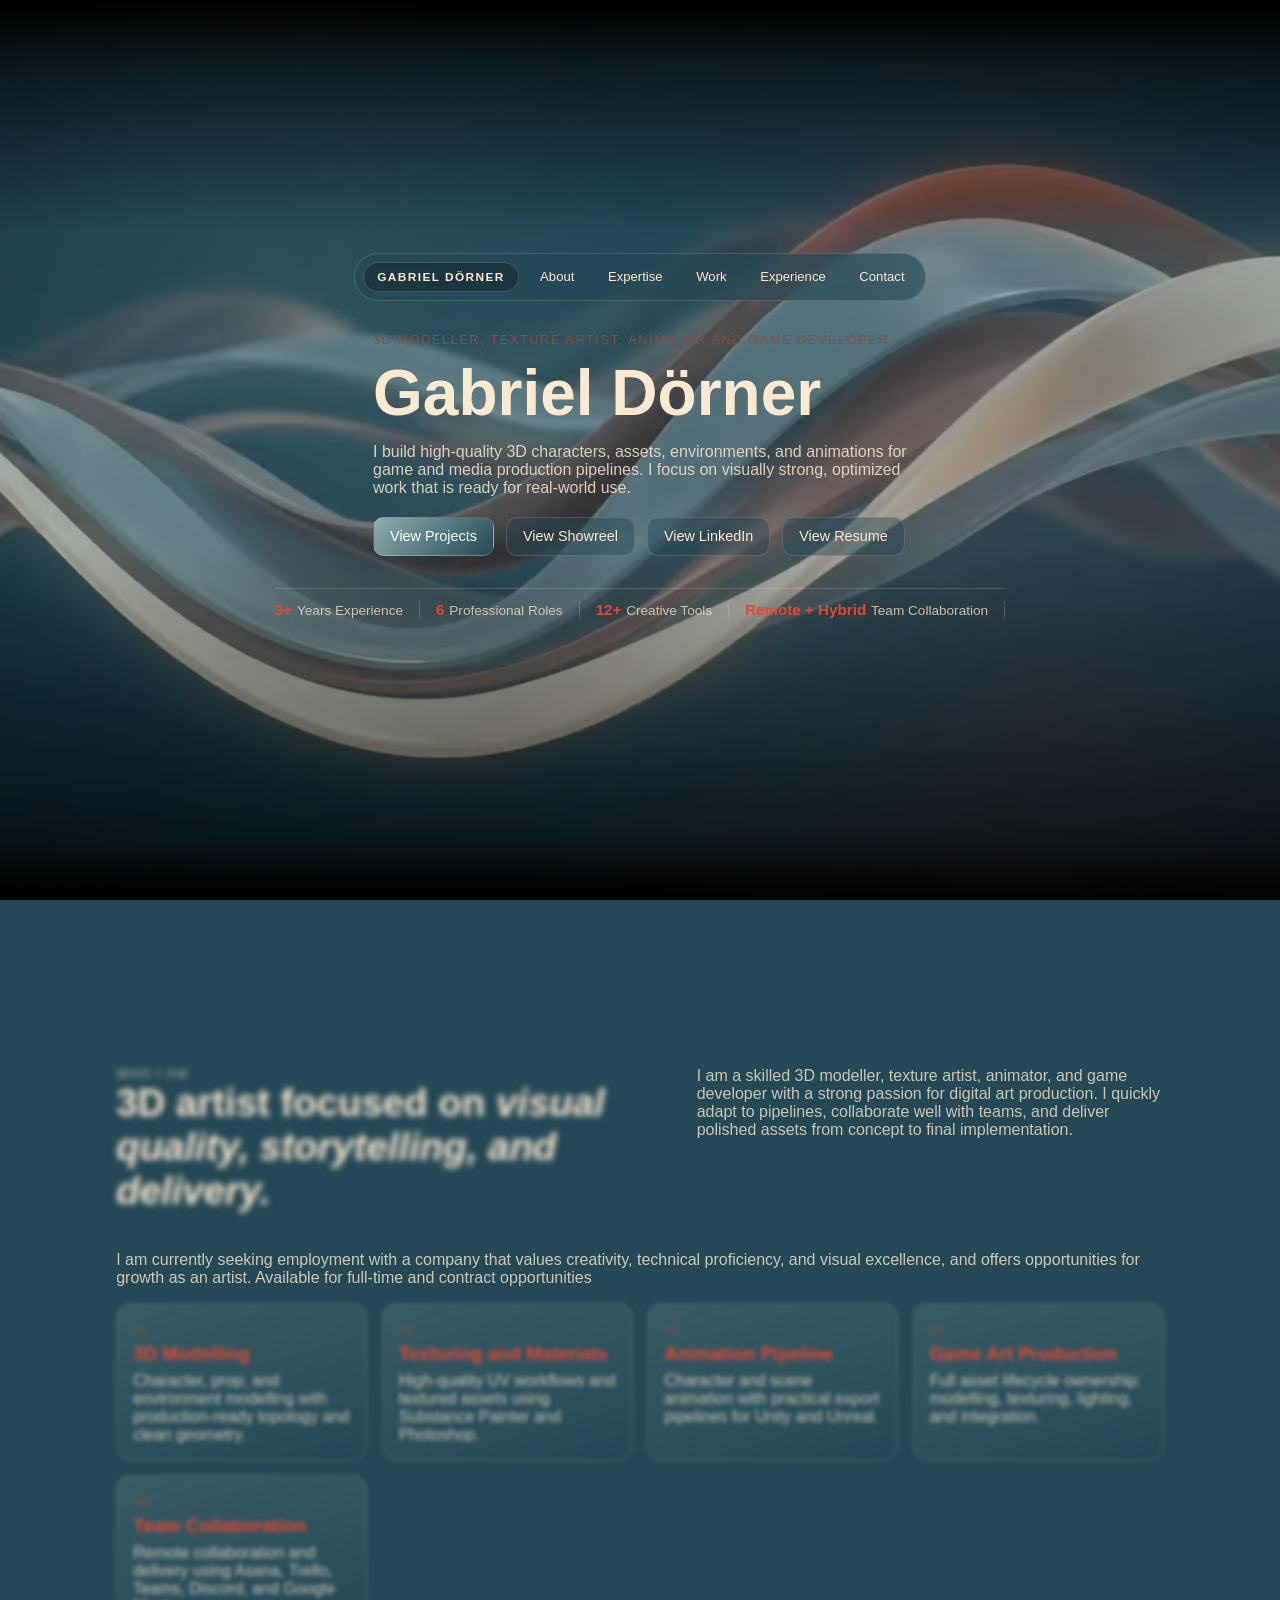
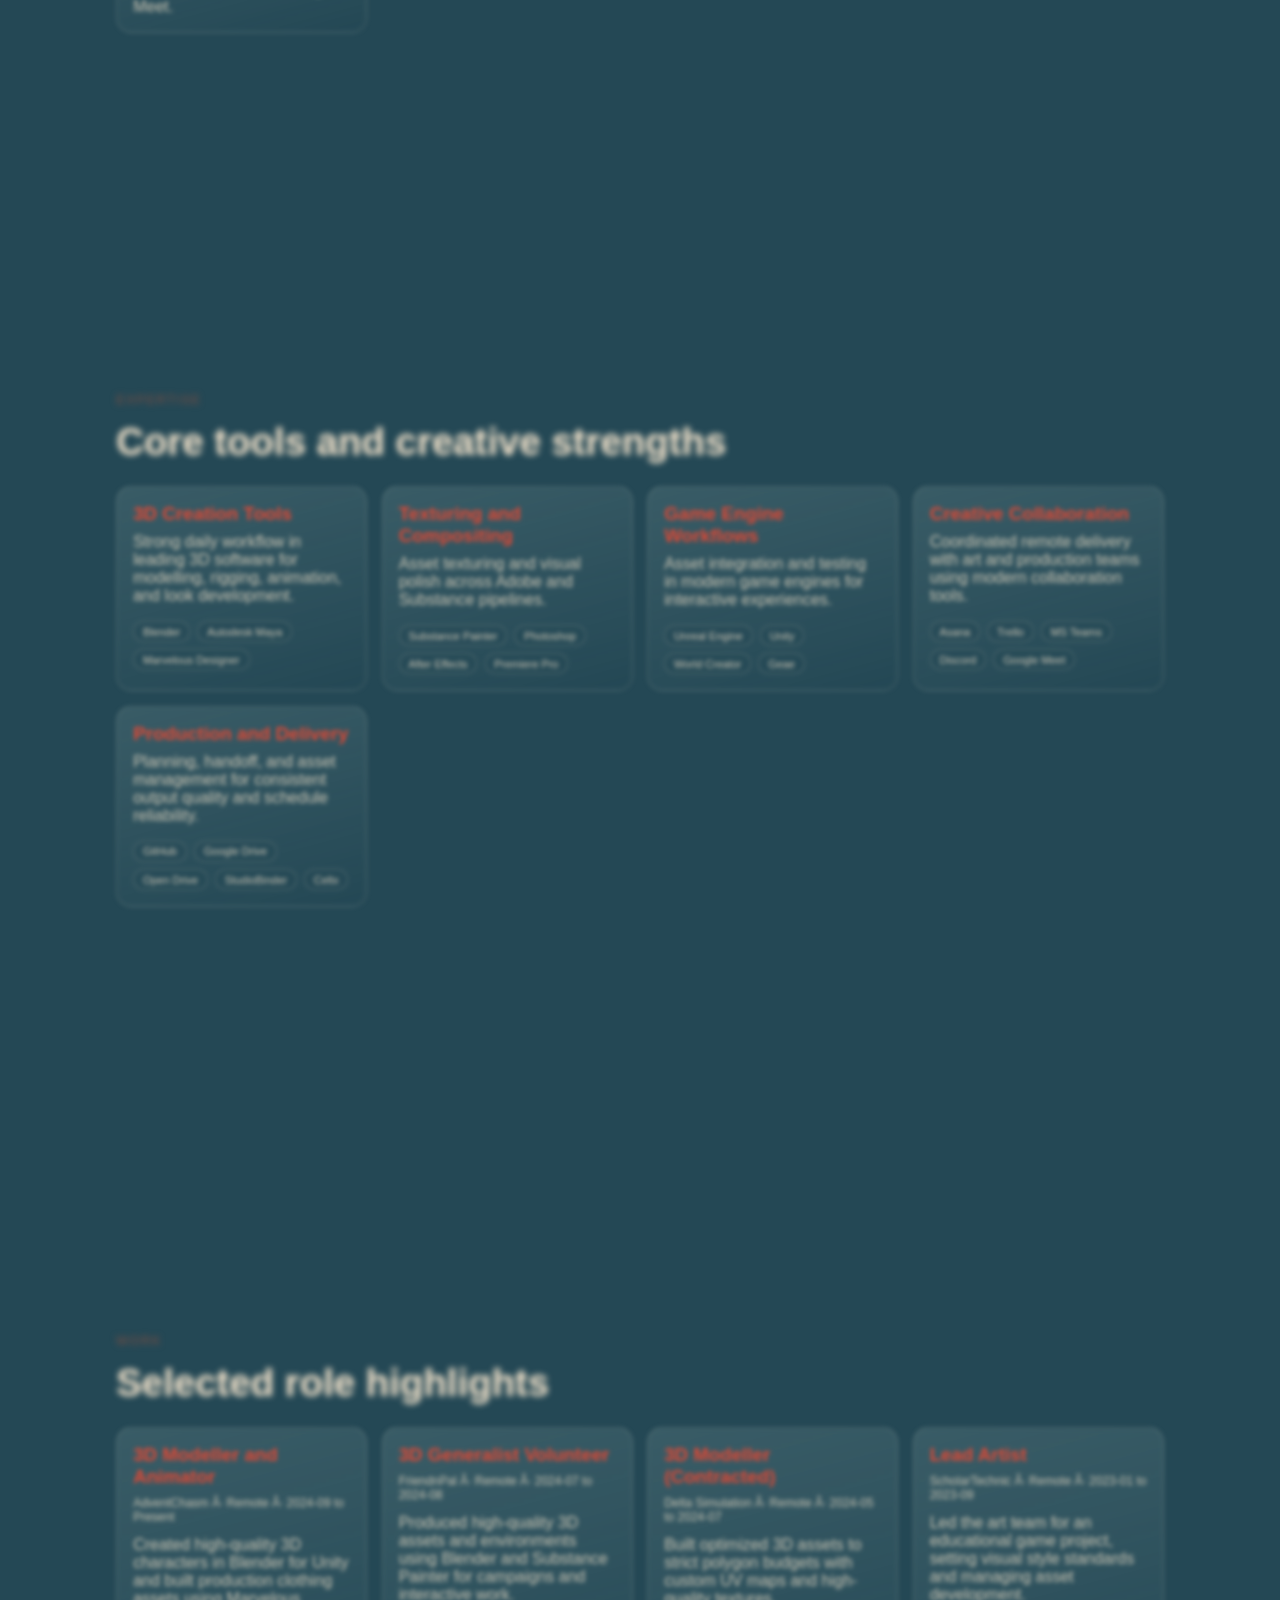
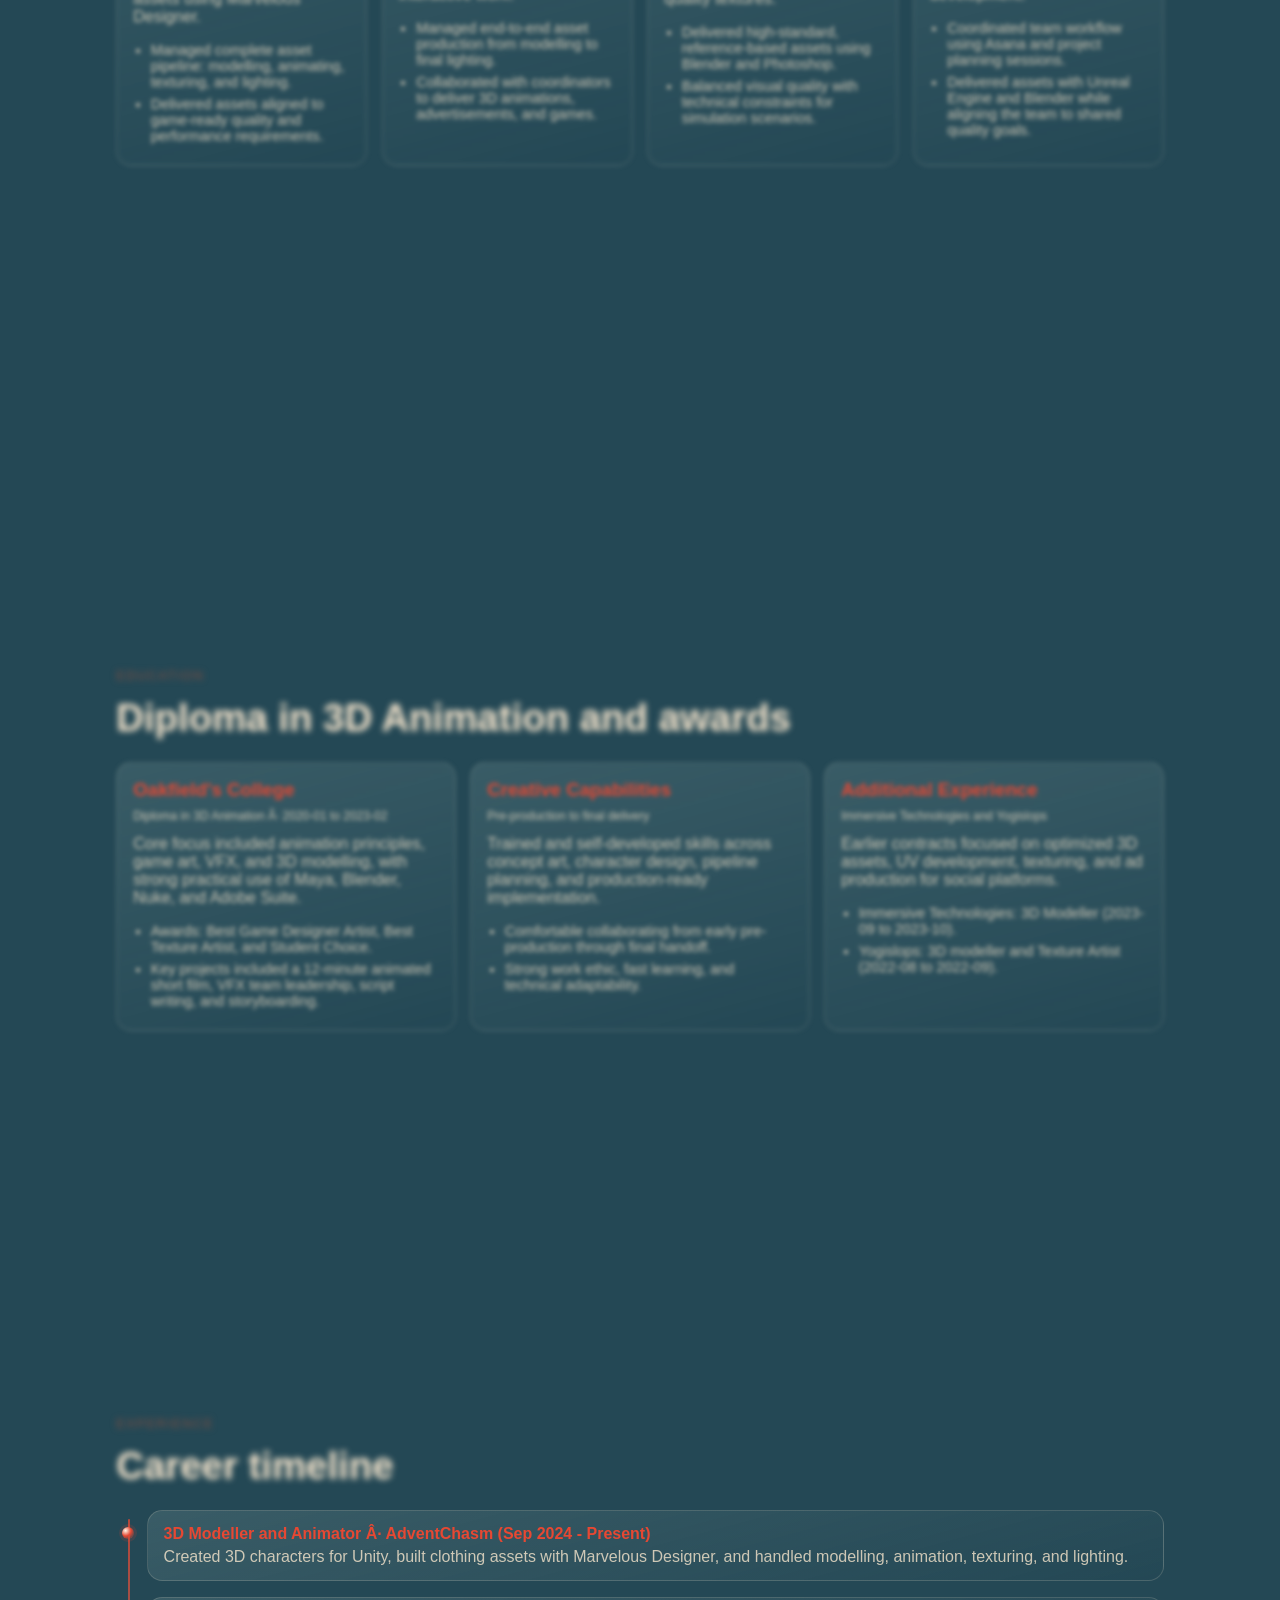
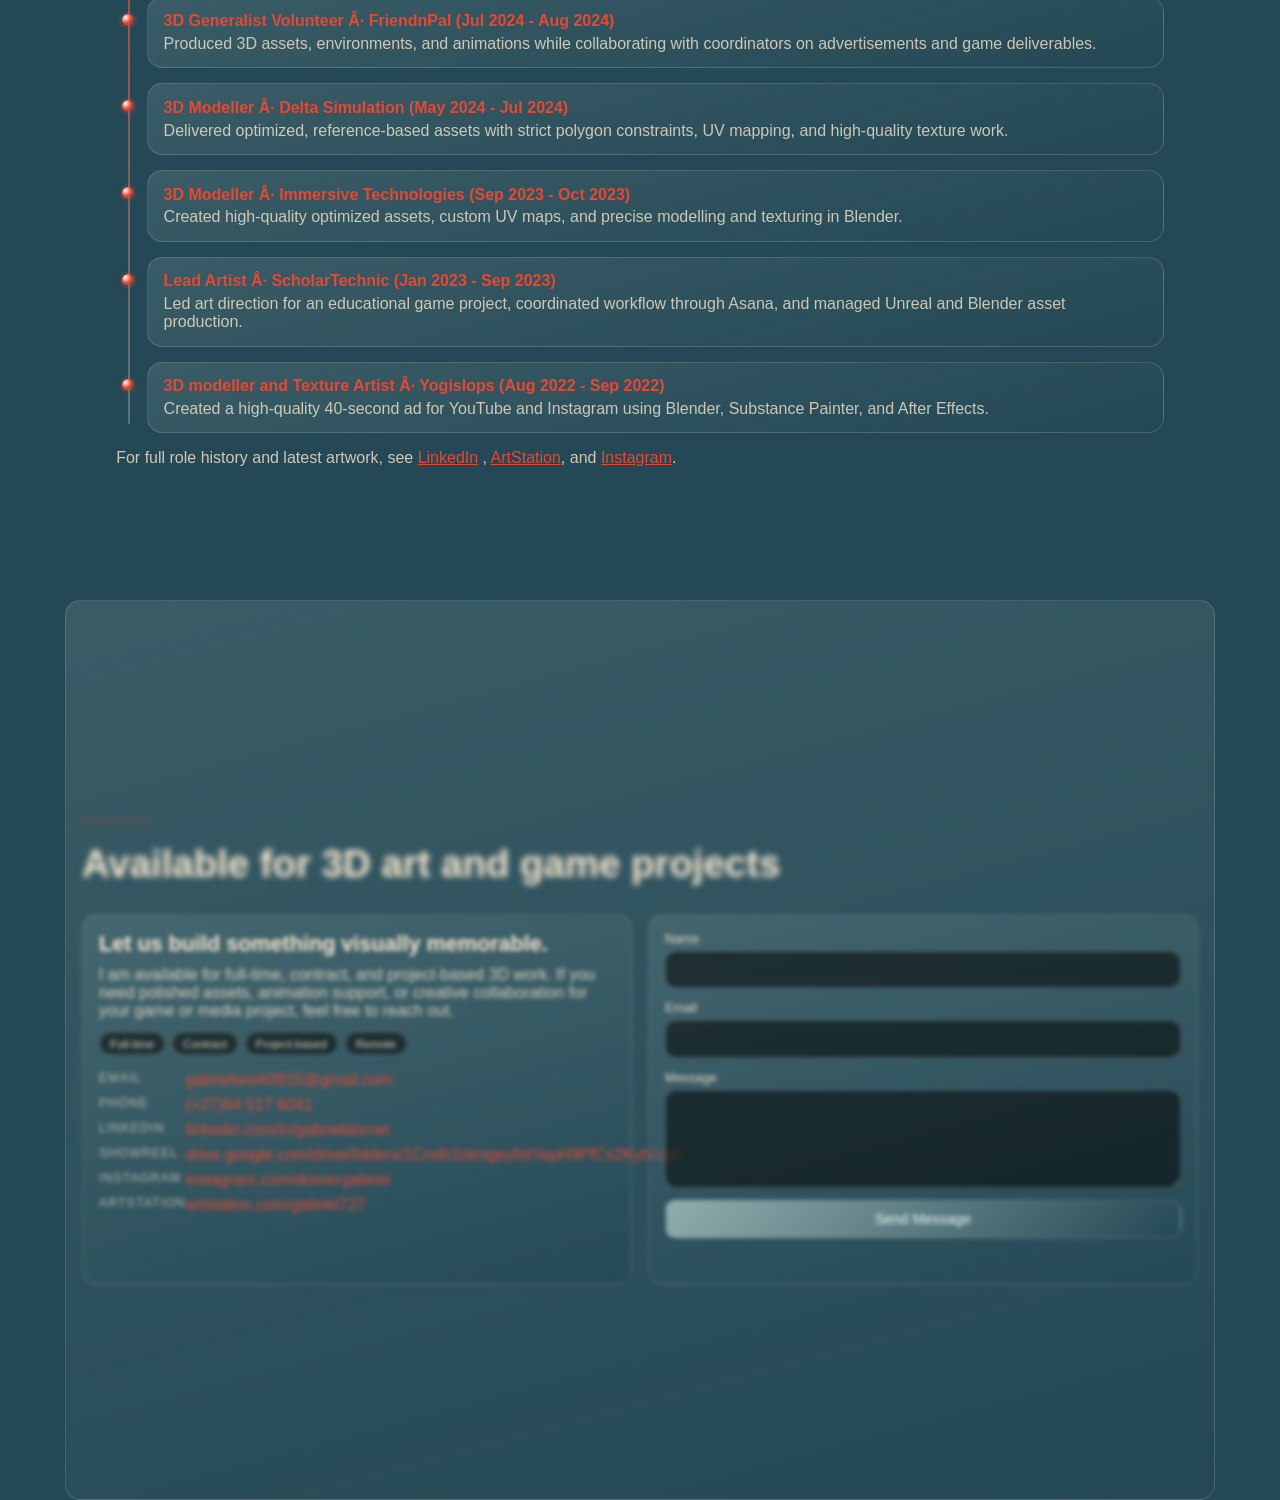
==== index.html @ db175c86 "feat: add initial portfolio website structure with interactive features - Implemented main JavaScrip" ====
﻿<!doctype html>
<html lang="en">
  <head>
    <meta charset="UTF-8" />
    <meta name="viewport" content="width=device-width, initial-scale=1.0" />
    <meta name="color-scheme" content="dark" />

    <title>Gabriel Dörner | 3D Modeller and Animator</title>
    <meta
      name="description"
      content="3D Modeller, Texture Artist, Animator and Game Developer. Portfolio of production-ready assets, environments, and animation work for games and digital media."
    />
    <meta name="author" content="Gabriel Dörner" />
    <meta name="robots" content="index, follow" />

    <link rel="canonical" href="/" />
    <link rel="icon" href="/favicon.ico" />
    <link rel="apple-touch-icon" href="/apple-touch-icon.png" />
    <link rel="manifest" href="/site.webmanifest" />
    <meta name="theme-color" content="#244855" />

    <meta property="og:type" content="website" />
    <meta property="og:url" content="/" />
    <meta
      property="og:title"
      content="Gabriel Dörner | 3D Modeller and Animator"
    />
    <meta
      property="og:description"
      content="3D Modeller, Texture Artist, Animator and Game Developer creating high-quality assets, characters, and environments."
    />
    <meta property="og:image" content="/assets/og-image.jpg" />
    <meta property="og:locale" content="en_ZA" />
    <meta property="og:site_name" content="Gabriel Dörner" />

    <meta name="twitter:card" content="summary_large_image" />
    <meta
      name="twitter:title"
      content="Gabriel Dörner | 3D Modeller and Animator"
    />
    <meta
      name="twitter:description"
      content="3D Modeller Â· Texture Artist Â· Animator Â· Game Developer."
    />
    <meta name="twitter:image" content="/assets/og-image.jpg" />

    <script type="application/ld+json">
      {
        "@context": "https://schema.org",
        "@type": "Person",
        "name": "Gabriel Dörner",
        "jobTitle": "3D Modeller, Texture Artist, Animator and Game Developer",
        "url": "/",
        "email": "gabrielwork0815@gmail.com",
        "telephone": "+27645176041",
        "address": {
          "@type": "PostalAddress",
          "streetAddress": "43 Edwin Conroy Street, Rooihuiskraal",
          "addressLocality": "Centurion",
          "addressRegion": "Gauteng",
          "postalCode": "0154",
          "addressCountry": "ZA"
        },
        "sameAs": [
          "https://linkedin.com/in/gabrieldorner",
          "https://www.instagram.com/dornergabriel/",
          "https://www.artstation.com/gabriel727",
          "https://drive.google.com/drive/folders/1Cndh3zknigeyfoIYepH9PfCs2Kyh0zjK"
        ]
      }
    </script>

    <script>
      if ("scrollRestoration" in history) {
        history.scrollRestoration = "manual";
      }
    </script>
    <link rel="stylesheet" href="./css/styles.css" />
  </head>
  <body>
    <a class="skip-link" href="#pageRoot">Skip to main content</a>
    <div id="bgCycle" class="bg-cycle" aria-hidden="true"></div>
    <div class="bg-shade" aria-hidden="true"></div>
    <div class="progress-wrap" aria-hidden="true">
      <div id="scrollProgress" class="progress-bar"></div>
    </div>

    <header class="hero" id="top">
      <nav class="pill-nav" aria-label="Main navigation">
        <span class="brand">GABRIEL DÖRNER</span>
        <a href="#section-about">About</a>
        <a href="#skills">Expertise</a>
        <a href="#projects">Work</a>
        <a href="#experience">Experience</a>
        <a href="#contact">Contact</a>
      </nav>

      <div class="hero-content">
        <p class="eyebrow">
          3D Modeller, Texture Artist, Animator and Game Developer
        </p>
        <h1>Gabriel Dörner</h1>
        <p class="subcopy">
          I build high-quality 3D characters, assets, environments, and
          animations for game and media production pipelines. I focus on
          visually strong, optimized work that is ready for real-world use.
        </p>
        <div class="hero-actions">
          <a class="btn btn-primary" href="#projects">View Projects</a>
          <a
            class="btn btn-ghost"
            href="https://drive.google.com/drive/folders/1Cndh3zknigeyfoIYepH9PfCs2Kyh0zjK"
            target="_blank"
            rel="noopener noreferrer"
            >View Showreel</a
          >
          <a
            class="btn btn-ghost"
            href="https://linkedin.com/in/gabrieldorner"
            target="_blank"
            rel="noopener noreferrer"
            >View LinkedIn</a
          >
          <a class="btn btn-ghost" href="./resume.html">View Resume</a>
        </div>
      </div>

      <div class="stats">
        <div><strong>3+</strong><span>Years Experience</span></div>
        <div><strong>6</strong><span>Professional Roles</span></div>
        <div><strong>12+</strong><span>Creative Tools</span></div>
        <div>
          <strong>Remote + Hybrid</strong><span>Team Collaboration</span>
        </div>
      </div>
    </header>

    <main id="pageRoot">
      <section
        id="section-about"
        class="section about"
        aria-labelledby="about-heading"
      >
        <div class="section-head split">
          <div>
            <p class="eyebrow">Who I Am</p>
            <h2 id="about-heading">
              3D artist focused on
              <em>visual quality, storytelling, and delivery.</em>
            </h2>
          </div>
          <p>
            I am a skilled 3D modeller, texture artist, animator, and game
            developer with a strong passion for digital art production. I
            quickly adapt to pipelines, collaborate well with teams, and deliver
            polished assets from concept to final implementation.
          </p>
        </div>

        <p class="profile-link">
          I am currently seeking employment with a company that values
          creativity, technical proficiency, and visual excellence, and offers
          opportunities for growth as an artist.
          <span>Available for full-time and contract opportunities</span>
        </p>

        <div class="values-grid">
          <article class="value-card">
            <span>01</span>
            <h3>3D Modelling</h3>
            <p>
              Character, prop, and environment modelling with production-ready
              topology and clean geometry.
            </p>
          </article>
          <article class="value-card">
            <span>02</span>
            <h3>Texturing and Materials</h3>
            <p>
              High-quality UV workflows and textured assets using Substance
              Painter and Photoshop.
            </p>
          </article>
          <article class="value-card">
            <span>03</span>
            <h3>Animation Pipeline</h3>
            <p>
              Character and scene animation with practical export pipelines for
              Unity and Unreal.
            </p>
          </article>
          <article class="value-card">
            <span>04</span>
            <h3>Game Art Production</h3>
            <p>
              Full asset lifecycle ownership: modelling, texturing, lighting,
              and integration.
            </p>
          </article>
          <article class="value-card">
            <span>05</span>
            <h3>Team Collaboration</h3>
            <p>
              Remote collaboration and delivery using Asana, Trello, Teams,
              Discord, and Google Meet.
            </p>
          </article>
        </div>
      </section>

      <section id="skills" class="section" aria-labelledby="skills-heading">
        <div class="section-head">
          <p class="eyebrow">Expertise</p>
          <h2 id="skills-heading">Core tools and creative strengths</h2>
        </div>
        <div class="bento">
          <article>
            <h3>3D Creation Tools</h3>
            <p>
              Strong daily workflow in leading 3D software for modelling,
              rigging, animation, and look development.
            </p>
            <div class="tag-row">
              <span>Blender</span><span>Autodesk Maya</span
              ><span>Marvelous Designer</span>
            </div>
          </article>
          <article>
            <h3>Texturing and Compositing</h3>
            <p>
              Asset texturing and visual polish across Adobe and Substance
              pipelines.
            </p>
            <div class="tag-row">
              <span>Substance Painter</span><span>Photoshop</span
              ><span>After Effects</span><span>Premiere Pro</span>
            </div>
          </article>
          <article>
            <h3>Game Engine Workflows</h3>
            <p>
              Asset integration and testing in modern game engines for
              interactive experiences.
            </p>
            <div class="tag-row">
              <span>Unreal Engine</span><span>Unity</span
              ><span>World Creator</span><span>Geae</span>
            </div>
          </article>
          <article>
            <h3>Creative Collaboration</h3>
            <p>
              Coordinated remote delivery with art and production teams using
              modern collaboration tools.
            </p>
            <div class="tag-row">
              <span>Asana</span><span>Trello</span><span>MS Teams</span
              ><span>Discord</span><span>Google Meet</span>
            </div>
          </article>
          <article>
            <h3>Production and Delivery</h3>
            <p>
              Planning, handoff, and asset management for consistent output
              quality and schedule reliability.
            </p>
            <div class="tag-row">
              <span>GitHub</span><span>Google Drive</span><span>Open Drive</span
              ><span>StudioBinder</span><span>Celtx</span>
            </div>
          </article>
        </div>
      </section>

      <section id="projects" class="section" aria-labelledby="projects-heading">
        <div class="section-head">
          <p class="eyebrow">Work</p>
          <h2 id="projects-heading">Selected role highlights</h2>
        </div>
        <div class="cards">
          <article class="project-card">
            <h3>3D Modeller and Animator</h3>
            <p class="card-sub">AdventChasm Â· Remote Â· 2024-09 to Present</p>
            <p>
              Created high-quality 3D characters in Blender for Unity and built
              production clothing assets using Marvelous Designer.
            </p>
            <ul class="impact-list">
              <li>
                Managed complete asset pipeline: modelling, animating,
                texturing, and lighting.
              </li>
              <li>
                Delivered assets aligned to game-ready quality and performance
                requirements.
              </li>
            </ul>
          </article>

          <article class="project-card">
            <h3>3D Generalist Volunteer</h3>
            <p class="card-sub">FriendnPal Â· Remote Â· 2024-07 to 2024-08</p>
            <p>
              Produced high-quality 3D assets and environments using Blender and
              Substance Painter for campaigns and interactive work.
            </p>
            <ul class="impact-list">
              <li>
                Managed end-to-end asset production from modelling to final
                lighting.
              </li>
              <li>
                Collaborated with coordinators to deliver 3D animations,
                advertisements, and games.
              </li>
            </ul>
          </article>

          <article class="project-card">
            <h3>3D Modeller (Contracted)</h3>
            <p class="card-sub">
              Delta Simulation Â· Remote Â· 2024-05 to 2024-07
            </p>
            <p>
              Built optimized 3D assets to strict polygon budgets with custom UV
              maps and high-quality textures.
            </p>
            <ul class="impact-list">
              <li>
                Delivered high-standard, reference-based assets using Blender
                and Photoshop.
              </li>
              <li>
                Balanced visual quality with technical constraints for
                simulation scenarios.
              </li>
            </ul>
          </article>

          <article class="project-card">
            <h3>Lead Artist</h3>
            <p class="card-sub">
              ScholarTechnic Â· Remote Â· 2023-01 to 2023-09
            </p>
            <p>
              Led the art team for an educational game project, setting visual
              style standards and managing asset development.
            </p>
            <ul class="impact-list">
              <li>
                Coordinated team workflow using Asana and project planning
                sessions.
              </li>
              <li>
                Delivered assets with Unreal Engine and Blender while aligning
                the team to shared quality goals.
              </li>
            </ul>
          </article>
        </div>
      </section>

      <section id="hobbies" class="section" aria-labelledby="hobbies-heading">
        <div class="section-head">
          <p class="eyebrow">Education</p>
          <h2 id="hobbies-heading">Diploma in 3D Animation and awards</h2>
        </div>
        <div class="cards">
          <article class="project-card">
            <h3>Oakfield's College</h3>
            <p class="card-sub">
              Diploma in 3D Animation Â· 2020-01 to 2023-02
            </p>
            <p>
              Core focus included animation principles, game art, VFX, and 3D
              modelling, with strong practical use of Maya, Blender, Nuke, and
              Adobe Suite.
            </p>
            <ul class="impact-list">
              <li>
                Awards: Best Game Designer Artist, Best Texture Artist, and
                Student Choice.
              </li>
              <li>
                Key projects included a 12-minute animated short film, VFX team
                leadership, script writing, and storyboarding.
              </li>
            </ul>
          </article>

          <article class="project-card">
            <h3>Creative Capabilities</h3>
            <p class="card-sub">Pre-production to final delivery</p>
            <p>
              Trained and self-developed skills across concept art, character
              design, pipeline planning, and production-ready implementation.
            </p>
            <ul class="impact-list">
              <li>
                Comfortable collaborating from early pre-production through
                final handoff.
              </li>
              <li>
                Strong work ethic, fast learning, and technical adaptability.
              </li>
            </ul>
          </article>

          <article class="project-card">
            <h3>Additional Experience</h3>
            <p class="card-sub">Immersive Technologies and Yogislops</p>
            <p>
              Earlier contracts focused on optimized 3D assets, UV development,
              texturing, and ad production for social platforms.
            </p>
            <ul class="impact-list">
              <li>Immersive Technologies: 3D Modeller (2023-09 to 2023-10).</li>
              <li>
                Yogislops: 3D modeller and Texture Artist (2022-08 to 2022-09).
              </li>
            </ul>
          </article>
        </div>
      </section>

      <section
        id="experience"
        class="section"
        aria-labelledby="experience-heading"
      >
        <div class="section-head">
          <p class="eyebrow">Experience</p>
          <h2 id="experience-heading">Career timeline</h2>
        </div>
        <ol class="timeline">
          <li>
            <strong
              >3D Modeller and Animator Â· AdventChasm (Sep 2024 -
              Present)</strong
            ><span
              >Created 3D characters for Unity, built clothing assets with
              Marvelous Designer, and handled modelling, animation, texturing,
              and lighting.</span
            >
          </li>
          <li>
            <strong
              >3D Generalist Volunteer Â· FriendnPal (Jul 2024 - Aug
              2024)</strong
            ><span
              >Produced 3D assets, environments, and animations while
              collaborating with coordinators on advertisements and game
              deliverables.</span
            >
          </li>
          <li>
            <strong
              >3D Modeller Â· Delta Simulation (May 2024 - Jul 2024)</strong
            ><span
              >Delivered optimized, reference-based assets with strict polygon
              constraints, UV mapping, and high-quality texture work.</span
            >
          </li>
          <li>
            <strong
              >3D Modeller Â· Immersive Technologies (Sep 2023 - Oct
              2023)</strong
            ><span
              >Created high-quality optimized assets, custom UV maps, and
              precise modelling and texturing in Blender.</span
            >
          </li>
          <li>
            <strong>Lead Artist Â· ScholarTechnic (Jan 2023 - Sep 2023)</strong
            ><span
              >Led art direction for an educational game project, coordinated
              workflow through Asana, and managed Unreal and Blender asset
              production.</span
            >
          </li>
          <li>
            <strong
              >3D modeller and Texture Artist Â· Yogislops (Aug 2022 - Sep
              2022)</strong
            ><span
              >Created a high-quality 40-second ad for YouTube and Instagram
              using Blender, Substance Painter, and After Effects.</span
            >
          </li>
        </ol>

        <p class="profile-link">
          For full role history and latest artwork, see
          <a
            href="https://linkedin.com/in/gabrieldorner"
            target="_blank"
            rel="noopener noreferrer"
            >LinkedIn</a
          >
          ,
          <a
            href="https://www.artstation.com/gabriel727"
            target="_blank"
            rel="noopener noreferrer"
            >ArtStation</a
          >, and
          <a
            href="https://www.instagram.com/dornergabriel/"
            target="_blank"
            rel="noopener noreferrer"
            >Instagram</a
          >.
        </p>
      </section>

      <section
        id="contact"
        class="section contact"
        aria-labelledby="contact-heading"
      >
        <div class="section-head">
          <p class="eyebrow">Contact</p>
          <h2 id="contact-heading">Available for 3D art and game projects</h2>
        </div>
        <div class="contact-layout">
          <aside class="contact-overview">
            <h3>Let us build something visually memorable.</h3>
            <p class="contact-intro">
              I am available for full-time, contract, and project-based 3D work.
              If you need polished assets, animation support, or creative
              collaboration for your game or media project, feel free to reach
              out.
            </p>

            <div class="availability-chips" aria-label="Availability options">
              <span>Full-time</span>
              <span>Contract</span>
              <span>Project-based</span>
              <span>Remote</span>
            </div>

            <ul class="contact-methods">
              <li>
                <span>Email</span
                ><a href="mailto:gabrielwork0815@gmail.com"
                  >gabrielwork0815@gmail.com</a
                >
              </li>
              <li>
                <span>Phone</span
                ><a href="tel:+27645176041">(+27)64 517 6041</a>
              </li>
              <li>
                <span>LinkedIn</span
                ><a
                  href="https://linkedin.com/in/gabrieldorner"
                  target="_blank"
                  rel="noopener noreferrer"
                  >linkedin.com/in/gabrieldorner</a
                >
              </li>
              <li>
                <span>Showreel</span
                ><a
                  href="https://drive.google.com/drive/folders/1Cndh3zknigeyfoIYepH9PfCs2Kyh0zjK"
                  target="_blank"
                  rel="noopener noreferrer"
                  >drive.google.com/drive/folders/1Cndh3zknigeyfoIYepH9PfCs2Kyh0zjK</a
                >
              </li>
              <li>
                <span>Instagram</span
                ><a
                  href="https://www.instagram.com/dornergabriel/"
                  target="_blank"
                  rel="noopener noreferrer"
                  >instagram.com/dornergabriel</a
                >
              </li>
              <li>
                <span>ArtStation</span
                ><a
                  href="https://www.artstation.com/gabriel727"
                  target="_blank"
                  rel="noopener noreferrer"
                  >artstation.com/gabriel727</a
                >
              </li>
            </ul>
          </aside>

          <form id="contactForm" class="contact-form" novalidate>
            <label>
              Name
              <input
                id="contactName"
                name="name"
                type="text"
                required
                maxlength="80"
              />
            </label>

            <label>
              Email
              <input
                id="contactEmail"
                name="email"
                type="email"
                required
                maxlength="120"
              />
            </label>

            <label>
              Message
              <textarea
                id="contactMessage"
                name="message"
                rows="5"
                required
                maxlength="2000"
              ></textarea>
            </label>

            <label class="hp-field" aria-hidden="true">
              Company Website
              <input
                id="contactWebsite"
                name="website"
                type="text"
                tabindex="-1"
                autocomplete="off"
              />
            </label>

            <button class="btn btn-primary" type="submit">Send Message</button>
            <p
              id="contactStatus"
              class="contact-status"
              role="status"
              aria-live="polite"
            ></p>
          </form>
        </div>
      </section>
    </main>

    <script src="./js/script.js" defer></script>
  </body>
</html>
---- css/styles.css ----
﻿:root {
  --base: #244855;
  --white: #FBE9D0;
  --teal: #90AEAD;
  --sand: #874F41;
  --glow: #E64833;
  --mist: #FBE9D0;
  --panel: rgba(36, 72, 85, 0.62);
  --border: rgba(251, 233, 208, 0.16);
}

* {
  box-sizing: border-box;
}

.skip-link {
  position: absolute;
  top: -100%;
  left: 1rem;
  z-index: 9999;
  padding: 0.5rem 1rem;
  background: var(--teal);
  color: var(--white);
  border-radius: 0 0 0.5rem 0.5rem;
  font-size: 0.9rem;
  text-decoration: none;
  transition: top 0.15s ease;
}

.skip-link:focus {
  top: 0;
}

:focus-visible {
  outline: 2px solid var(--glow);
  outline-offset: 3px;
  border-radius: 3px;
}

html,
body {
  margin: 0;
  padding: 0;
  color: var(--mist);
  background: var(--base);
  font-family: "Segoe UI", Tahoma, Geneva, Verdana, sans-serif;
}

html {
  scroll-behavior: auto;
}

body {
  min-height: 100vh;
  position: relative;
}

.bg-cycle {
  position: fixed;
  inset: 0;
  width: 100%;
  height: 100%;
  z-index: 0;
  background-size: cover;
  background-position: center center;
  background-repeat: no-repeat;
  transition: opacity 220ms cubic-bezier(0.42, 0, 0.58, 1);
}

.bg-video {
  position: fixed;
  inset: 0;
  width: 100%;
  height: 100%;
  z-index: 0;
  object-fit: cover;
  pointer-events: none;
}

.bg-shade {
  position: fixed;
  inset: 0;
  z-index: 1;
  pointer-events: none;
  background:
    linear-gradient(
      180deg,
      rgba(0, 0, 0, 0.8) 0%,
      rgba(36, 72, 85, 0.45) 26%,
      rgba(36, 72, 85, 0.4) 60%,
      rgba(0, 0, 0, 0.72) 100%
    ),
    radial-gradient(
      circle at 82% 78%,
      rgba(230, 72, 51, 0.15),
      transparent 38%
    ),
    radial-gradient(
      circle at 20% 35%,
      rgba(144, 174, 173, 0.22),
      transparent 34%
    );
}

.progress-wrap {
  position: fixed;
  left: 0;
  top: 0;
  width: 100%;
  height: 3px;
  background: rgba(0, 0, 0, 0.3);
  z-index: 200;
}

.progress-bar {
  width: 0;
  height: 100%;
  background: linear-gradient(90deg, var(--teal), var(--glow));
}

main,
header {
  position: relative;
  z-index: 2;
}

.hero {
  min-height: 96vh;
  display: flex;
  flex-direction: column;
  justify-content: center;
  gap: 2rem;
  padding: 1.25rem clamp(1rem, 4vw, 4rem) 3rem;
}

.pill-nav {
  position: sticky;
  top: 1rem;
  align-self: center;
  display: flex;
  flex-wrap: wrap;
  gap: 0.5rem;
  padding: 0.5rem;
  border-radius: 999px;
  border: 1px solid var(--border);
  background: var(--panel);
  -webkit-backdrop-filter: blur(6px);
  backdrop-filter: blur(6px);
  max-width: min(100%, 980px);
}

.pill-nav a {
  color: var(--mist);
  text-decoration: none;
  font-size: 0.82rem;
  padding: 0.45rem 0.8rem;
  border-radius: 999px;
}

.brand {
  color: var(--white);
  font-size: 0.74rem;
  font-weight: 700;
  letter-spacing: 0.12em;
  padding: 0.45rem 0.85rem;
  border-radius: 999px;
  border: 1px solid rgba(251, 233, 208, 0.2);
  background: rgba(0, 0, 0, 0.25);
}

.pill-nav a:hover {
  background: rgba(230, 72, 51, 0.14);
  color: #fff;
}

.hero-content {
  max-width: 780px;
  margin: 0 auto;
}

.eyebrow {
  text-transform: uppercase;
  letter-spacing: 0.14em;
  color: var(--sand);
  font-size: 0.78rem;
  margin: 0 0 0.8rem;
}

h1,
h2,
h3 {
  margin: 0;
}

h1 {
  font-size: clamp(2rem, 5vw, 4rem);
  line-height: 1.05;
  color: var(--white);
}

.subcopy {
  margin-top: 1rem;
  max-width: 60ch;
  color: rgba(251, 233, 208, 0.84);
}

.hero-actions {
  display: flex;
  gap: 0.75rem;
  margin-top: 1.25rem;
  flex-wrap: wrap;
}

.btn {
  text-decoration: none;
  padding: 0.65rem 1rem;
  border-radius: 0.7rem;
  border: 1px solid var(--border);
  font-size: 0.9rem;
}

.btn-primary {
  background: linear-gradient(135deg, var(--teal), #244855);
  color: #f3fffc;
}

.btn-ghost {
  color: var(--mist);
  background: rgba(36, 72, 85, 0.45);
}

.stats {
  display: flex;
  flex-wrap: wrap;
  gap: 1rem;
  max-width: 780px;
  margin: 0 auto;
  padding-top: 0.8rem;
  border-top: 1px solid rgba(251, 233, 208, 0.18);
}

.stats div {
  padding-right: 1rem;
  border-right: 1px solid rgba(251, 233, 208, 0.2);
}

.stats strong {
  display: inline;
  font-size: 0.95rem;
  color: var(--glow);
  font-weight: 700;
}

.stats span {
  margin-left: 0.3rem;
  font-size: 0.85rem;
  color: rgba(251, 233, 208, 0.76);
}

.section {
  padding: clamp(2.5rem, 7vw, 5rem) clamp(1rem, 4vw, 4rem);
  max-width: 1150px;
  margin: 0 auto;
}

body.snap-enabled {
  scroll-snap-type: y mandatory;
}

body.snap-enabled .hero,
body.snap-enabled main > .section {
  min-height: 100vh;
  scroll-snap-align: start;
  scroll-snap-stop: always;
  display: flex;
  flex-direction: column;
  justify-content: center;
}

body.js-enhanced .hero-content,
body.js-enhanced .hero .stats {
  opacity: 0;
  transform: translateY(40px);
  transition:
    opacity 0.55s ease,
    transform 0.65s cubic-bezier(0.2, 0.8, 0.2, 1);
}

body.js-enhanced .hero.in-view .hero-content,
body.js-enhanced .hero.in-view .stats {
  opacity: 1;
  transform: translateY(0);
}

body.js-enhanced .section .section-head .eyebrow,
body.js-enhanced .section .section-head h2 {
  opacity: 0;
  transform: translateY(26px);
  filter: blur(3px);
  transition:
    opacity 0.5s ease,
    transform 0.65s cubic-bezier(0.2, 0.8, 0.2, 1),
    filter 0.6s ease;
}

body.js-enhanced .section.in-view .section-head .eyebrow,
body.js-enhanced .section.in-view .section-head h2 {
  opacity: 1;
  transform: translateY(0);
  filter: blur(0);
}

body.js-enhanced .section.in-view .section-head h2 {
  transition-delay: 110ms;
}

.section-head {
  margin-bottom: 1.4rem;
}

.section-head h2 {
  font-size: clamp(1.5rem, 3.2vw, 2.4rem);
}

.split {
  display: grid;
  grid-template-columns: 1.2fr 1fr;
  gap: 1.25rem;
}

.split p {
  margin: 0;
  color: rgba(251, 233, 208, 0.78);
}

.values-grid {
  display: grid;
  grid-template-columns: repeat(auto-fit, minmax(200px, 1fr));
  gap: 0.9rem;
}

.value-card,
.project-card,
.bento article,
.timeline li,
.contact {
  border: 1px solid var(--border);
  background: linear-gradient(
    165deg,
    rgba(144, 174, 173, 0.2),
    rgba(36, 72, 85, 0.58)
  );
  border-radius: 0.95rem;
}

.value-card {
  padding: 1rem;
  transition: transform 0.2s ease;
}

.value-card:hover {
  transform: translateY(-3px);
}

.value-card span {
  display: inline-block;
  font-size: 0.74rem;
  color: var(--sand);
  margin-bottom: 0.35rem;
}

.value-card h3 {
  margin-bottom: 0.45rem;
}

.values-grid .value-card h3,
.bento article h3,
#projects .project-card h3,
#hobbies .project-card h3 {
  color: var(--glow);
}

.value-card p {
  margin: 0;
  color: rgba(251, 233, 208, 0.78);
}

.bento {
  display: grid;
  grid-template-columns: repeat(auto-fit, minmax(220px, 1fr));
  gap: 0.9rem;
}

.bento article,
.project-card {
  padding: 1rem;
}

body.js-enhanced .values-grid .value-card,
body.js-enhanced .bento article,
body.js-enhanced .cards .project-card {
  opacity: 0;
  transform: translateY(28px);
  filter: blur(2px);
  transition:
    opacity 0.5s ease,
    transform 0.62s cubic-bezier(0.2, 0.8, 0.2, 1),
    filter 0.55s ease;
  transition-delay: var(--card-delay, 0ms);
}

body.js-enhanced .values-grid .value-card.card-visible,
body.js-enhanced .bento article.card-visible,
body.js-enhanced .cards .project-card.card-visible {
  opacity: 1;
  transform: translateY(0);
  filter: blur(0);
}

.bento p,
.project-card p {
  margin-top: 0.5rem;
  color: rgba(251, 233, 208, 0.78);
}

.tag-row {
  display: flex;
  gap: 0.45rem;
  flex-wrap: wrap;
  margin-top: 0.85rem;
}

.tag-row span {
  border: 1px solid rgba(251, 233, 208, 0.2);
  border-radius: 999px;
  padding: 0.22rem 0.55rem;
  font-size: 0.68rem;
  color: rgba(251, 233, 208, 0.8);
  background: rgba(36, 72, 85, 0.45);
}

.cards {
  display: grid;
  grid-template-columns: repeat(auto-fit, minmax(220px, 1fr));
  gap: 0.9rem;
}

.card-sub {
  margin-top: 0.45rem;
  font-size: 0.75rem;
  color: var(--sand);
}

.impact-list {
  margin: 0.7rem 0 0;
  padding-left: 1.1rem;
  color: rgba(251, 233, 208, 0.8);
  font-size: 0.9rem;
}

.impact-list li {
  margin-bottom: 0.35rem;
}

.timeline {
  list-style: none;
  margin: 0;
  padding: 0 0 0 1.9rem;
  display: grid;
  gap: 0.95rem;
  position: relative;
}

.timeline::before {
  content: "";
  position: absolute;
  left: 0.72rem;
  top: 0.6rem;
  bottom: 0.6rem;
  width: 2px;
  background: linear-gradient(
    180deg,
    rgba(230, 72, 51, 0.75),
    rgba(144, 174, 173, 0.45)
  );
  border-radius: 999px;
}

.timeline li {
  display: grid;
  gap: 0.3rem;
  padding: 0.9rem 1rem;
  position: relative;
}

.timeline li::before {
  content: "";
  position: absolute;
  width: 0.75rem;
  height: 0.75rem;
  border-radius: 50%;
  left: -1.62rem;
  top: 1rem;
  background: radial-gradient(
    circle at 30% 30%,
    #fff7e8,
    var(--glow) 45%,
    rgba(230, 72, 51, 0.45) 70%
  );
  box-shadow: 0 0 0 3px rgba(230, 72, 51, 0.14);
}

.timeline strong {
  color: var(--glow);
}

.timeline span {
  color: rgba(251, 233, 208, 0.78);
}

body.js-enhanced .timeline li {
  opacity: 0;
  transform: translateX(36px);
  transition:
    opacity 0.5s ease,
    transform 0.6s cubic-bezier(0.2, 0.8, 0.2, 1);
  transition-delay: var(--timeline-delay, 0ms);
}

body.js-enhanced .timeline li.timeline-visible {
  opacity: 1;
  transform: translateX(0);
}

.contact {
  padding: 1rem;
}

.contact-layout {
  display: grid;
  grid-template-columns: minmax(280px, 1fr) minmax(340px, 1fr);
  gap: 1rem;
  margin-top: 0.35rem;
}

.contact-overview,
.contact-form {
  border: 1px solid var(--border);
  border-radius: 0.95rem;
  background: linear-gradient(
    165deg,
    rgba(144, 174, 173, 0.2),
    rgba(36, 72, 85, 0.58)
  );
  padding: 1rem;
}

body.js-enhanced .contact .contact-overview,
body.js-enhanced .contact .contact-form {
  opacity: 0;
  transform: translateY(30px);
  filter: blur(2px);
  transition:
    opacity 0.52s ease,
    transform 0.62s cubic-bezier(0.2, 0.8, 0.2, 1),
    filter 0.52s ease;
}

body.js-enhanced .contact.in-view .contact-overview,
body.js-enhanced .contact.in-view .contact-form {
  opacity: 1;
  transform: translateY(0);
  filter: blur(0);
}

body.js-enhanced .contact.in-view .contact-form {
  transition-delay: 120ms;
}

.contact-overview h3 {
  margin: 0 0 0.55rem;
  color: var(--white);
  font-size: clamp(1.05rem, 1.8vw, 1.35rem);
}

.contact-intro {
  margin: 0;
  color: rgba(251, 233, 208, 0.85);
}

.availability-chips {
  display: flex;
  flex-wrap: wrap;
  gap: 0.45rem;
  margin-top: 0.8rem;
}

.availability-chips span {
  border: 1px solid rgba(251, 233, 208, 0.22);
  border-radius: 999px;
  padding: 0.28rem 0.62rem;
  font-size: 0.72rem;
  color: rgba(251, 233, 208, 0.9);
  background: rgba(8, 12, 11, 0.55);
}

.contact-methods {
  list-style: none;
  margin: 0.95rem 0 0;
  padding: 0;
  display: grid;
  gap: 0.45rem;
}

.contact-methods li {
  display: grid;
  grid-template-columns: 78px 1fr;
  gap: 0.55rem;
  align-items: start;
}

.contact-methods span {
  color: rgba(251, 233, 208, 0.68);
  font-size: 0.78rem;
  text-transform: uppercase;
  letter-spacing: 0.08em;
}

.contact-methods a {
  color: var(--glow);
  text-decoration: none;
}

.contact-methods a:hover {
  text-decoration: underline;
}

.contact-form {
  display: grid;
  gap: 0.75rem;
  margin-top: 0;
  width: 100%;
}

.contact-form label {
  display: grid;
  gap: 0.3rem;
  font-size: 0.8rem;
  color: rgba(251, 233, 208, 0.92);
}

.contact-form input,
.contact-form textarea {
  width: 100%;
  border: 1px solid rgba(251, 233, 208, 0.22);
  border-radius: 0.7rem;
  background: rgba(8, 12, 11, 0.58);
  color: var(--mist);
  padding: 0.65rem 0.75rem;
  font: inherit;
}

.contact-form input:focus,
.contact-form textarea:focus {
  outline: 1px solid rgba(230, 72, 51, 0.5);
  border-color: rgba(230, 72, 51, 0.45);
}

.hp-field {
  position: absolute;
  left: -9999px;
  width: 1px;
  height: 1px;
  overflow: hidden;
}

.contact-status {
  min-height: 1.1rem;
  font-size: 0.82rem;
  color: rgba(251, 233, 208, 0.85);
  margin: 0;
}

.contact a,
.profile-link a {
  color: var(--glow);
}

.profile-link {
  margin-top: 1rem;
  color: rgba(251, 233, 208, 0.8);
}

@media (max-width: 1024px) {
  body.snap-enabled {
    scroll-snap-type: y proximity;
  }

  body.snap-enabled .hero,
  body.snap-enabled main > .section {
    min-height: auto;
    scroll-snap-stop: normal;
  }

  .hero {
    padding: 1rem clamp(0.9rem, 3vw, 2.2rem) 2rem;
  }

  .section {
    padding: clamp(2rem, 5vw, 3.2rem) clamp(0.9rem, 3vw, 2.2rem);
  }

  .split,
  .contact-layout {
    grid-template-columns: 1fr;
  }

  .pill-nav {
    position: static;
    top: auto;
    width: 100%;
    justify-content: center;
    border-radius: 1rem;
  }

  .brand {
    width: 100%;
    text-align: center;
  }

  .cards,
  .bento,
  .values-grid {
    grid-template-columns: 1fr;
  }

  body.js-enhanced .section .section-head .eyebrow,
  body.js-enhanced .section .section-head h2,
  body.js-enhanced .values-grid .value-card,
  body.js-enhanced .bento article,
  body.js-enhanced .cards .project-card,
  body.js-enhanced .contact .contact-overview,
  body.js-enhanced .contact .contact-form {
    filter: none;
  }
}

@media (max-width: 760px) {
  .contact-methods li {
    grid-template-columns: 1fr;
    gap: 0.2rem;
  }

  .stats {
    gap: 0.7rem;
  }

  .stats div {
    border-right: none;
    padding-right: 0;
  }
}
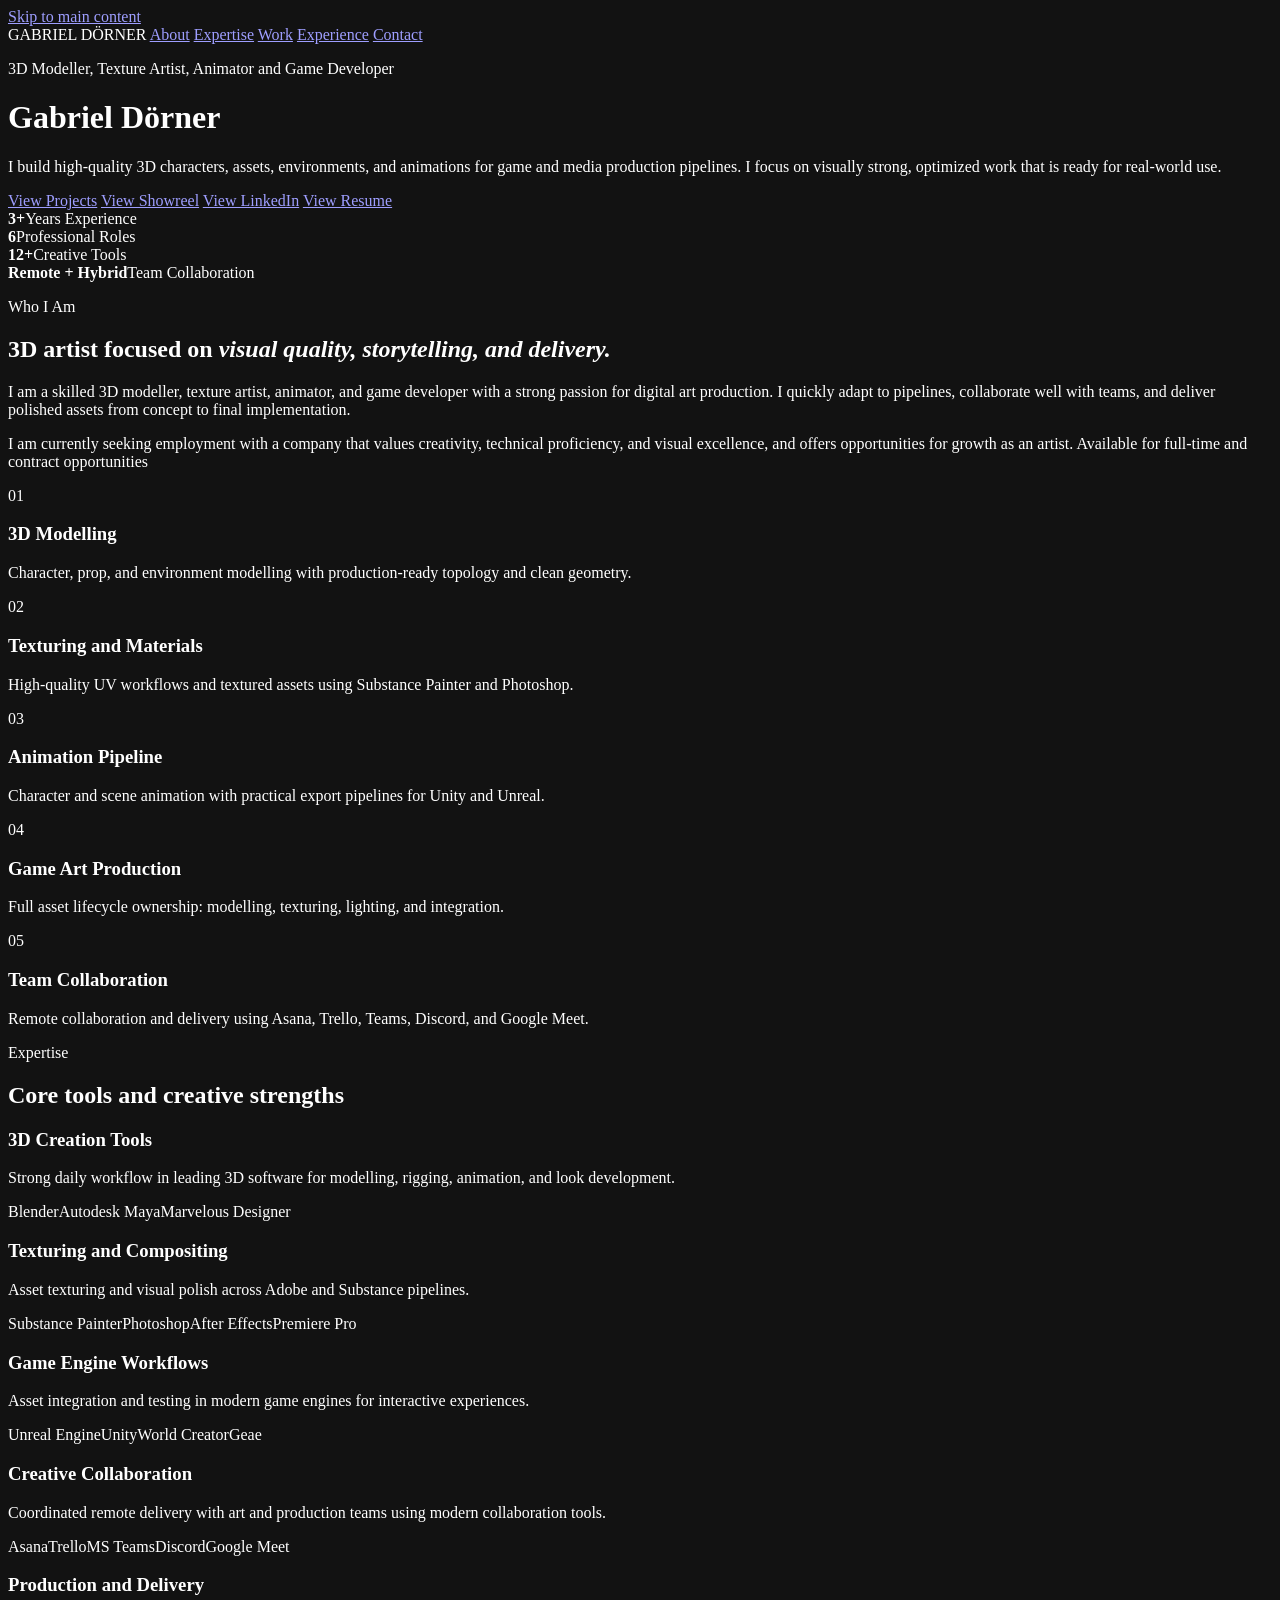
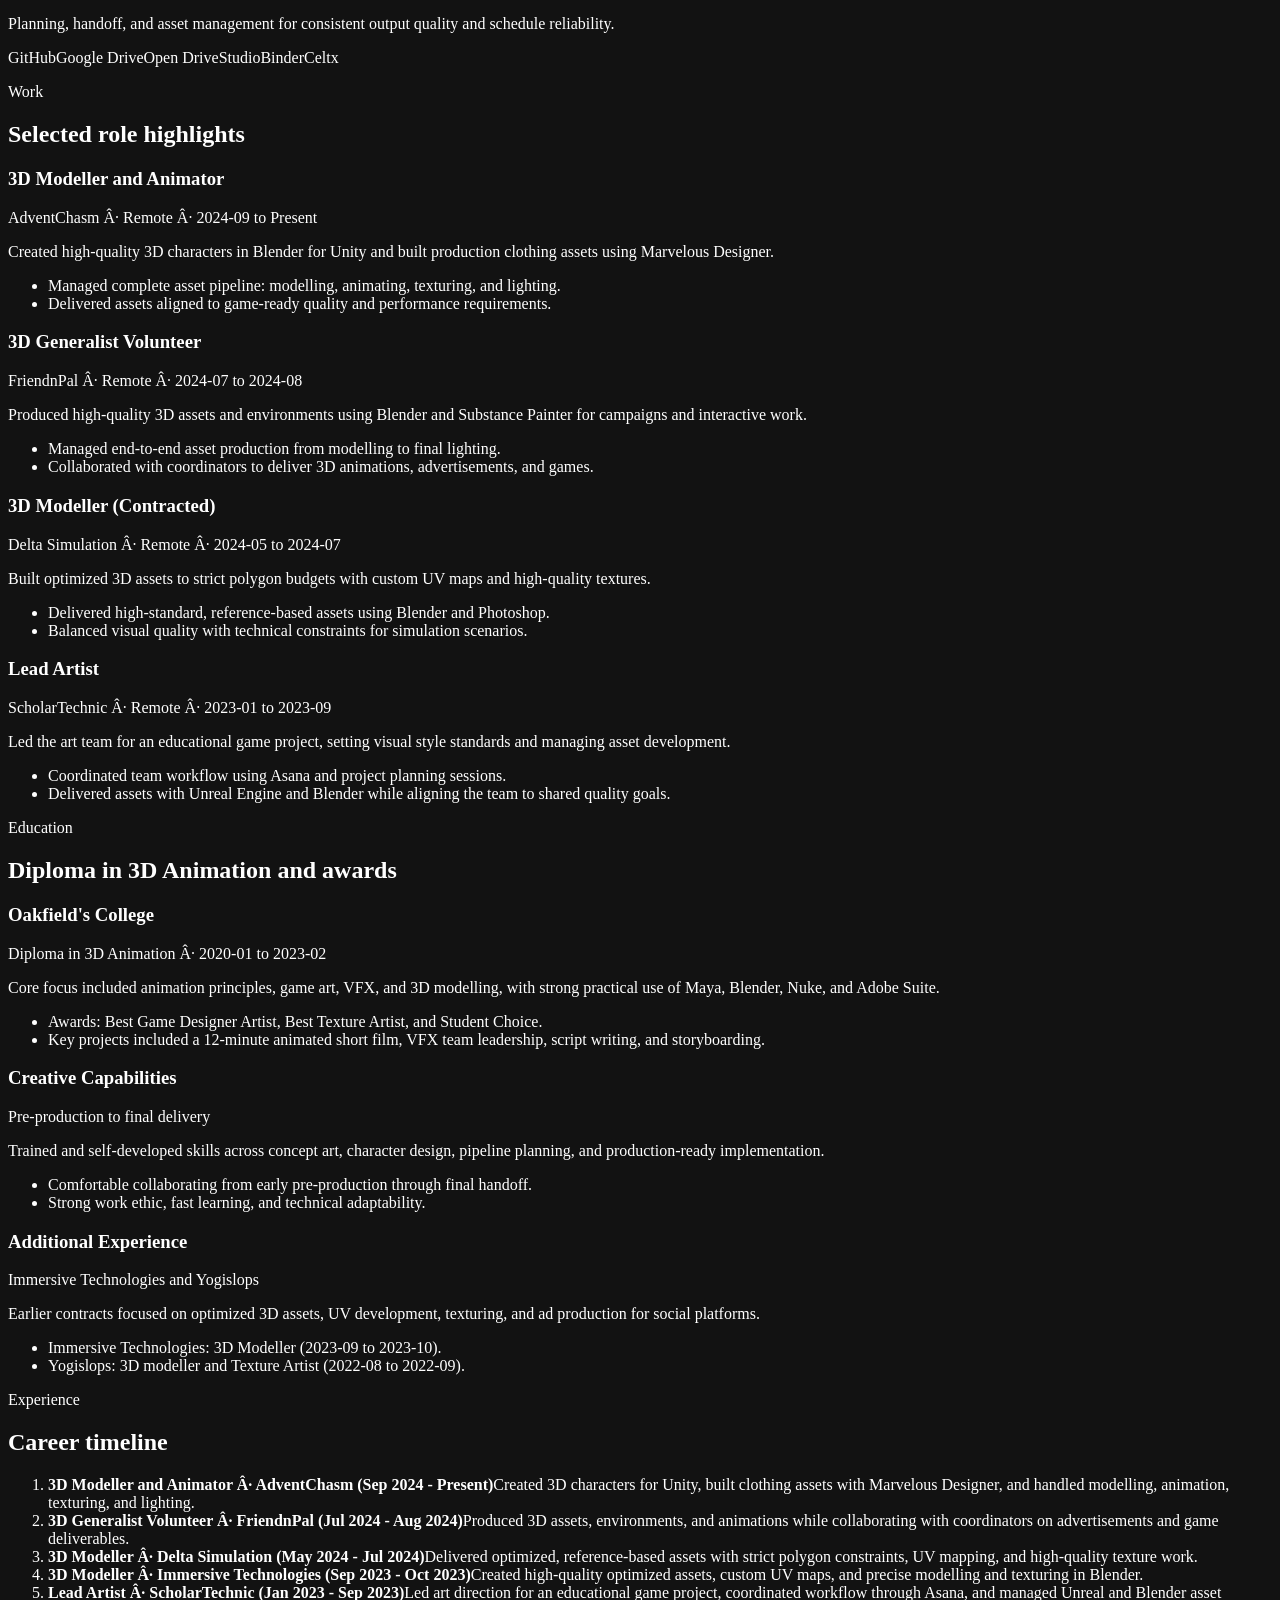
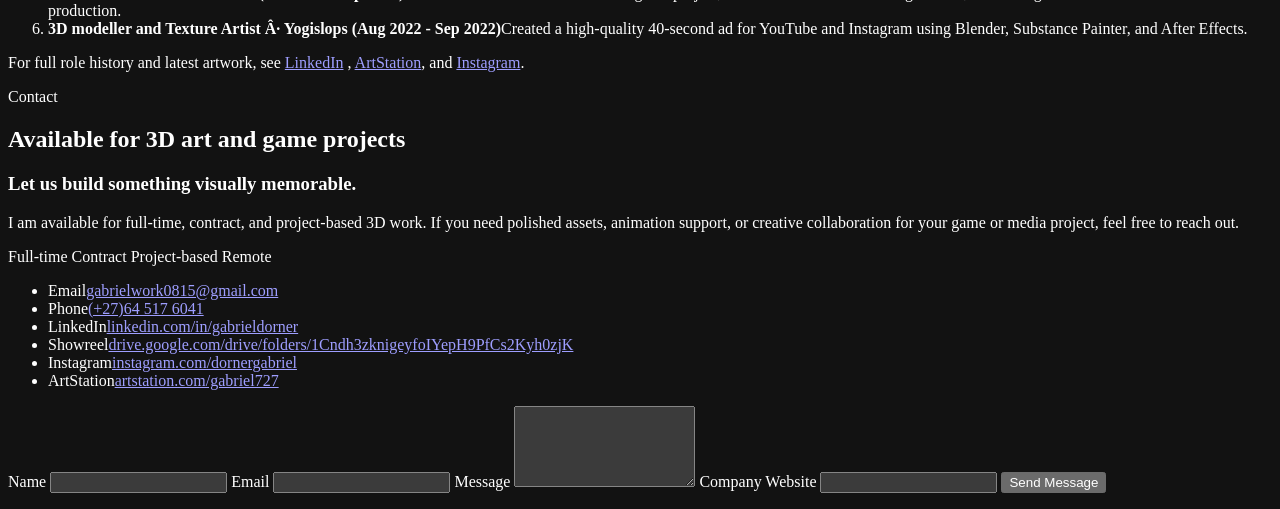
==== commit 7bf6fa31: "feat: add dynamic base href for local development in HTML files" ====
--- a/index.html
+++ b/index.html
@@ -4,6 +4,12 @@
     <meta charset="UTF-8" />
     <meta name="viewport" content="width=device-width, initial-scale=1.0" />
     <meta name="color-scheme" content="dark" />
+    <base href="/portfolio-website/" />
+    <script>
+      if (window.location.hostname === 'localhost' || window.location.hostname === '127.0.0.1') {
+        document.querySelector('base').href = '/';
+      }
+    </script>
 
     <title>Gabriel Dörner | 3D Modeller and Animator</title>
     <meta
--- a/css/styles.css
+++ b/css/styles.css
@@ -1,11 +1,13 @@
 ﻿:root {
   --base: #244855;
-  --white: #FBE9D0;
-  --teal: #90AEAD;
-  --sand: #874F41;
-  --glow: #E64833;
-  --mist: #FBE9D0;
+  --white: #fbe9d0;
+  --teal: #90aead;
+  --sand: #b1604b;
+  --glow: #e64833;
+  --mist: #fbe9d0;
   --panel: rgba(36, 72, 85, 0.62);
+  --panel-solid-top: rgba(144, 174, 173, 0.34);
+  --panel-solid-bottom: rgba(22, 46, 54, 0.9);
   --border: rgba(251, 233, 208, 0.16);
 }
 
@@ -64,6 +66,7 @@
   background-size: cover;
   background-position: center center;
   background-repeat: no-repeat;
+  filter: brightness(0.62) blur(2px);
   transition: opacity 220ms cubic-bezier(0.42, 0, 0.58, 1);
 }
 
@@ -74,6 +77,7 @@
   height: 100%;
   z-index: 0;
   object-fit: cover;
+  filter: brightness(0.62) blur(2px);
   pointer-events: none;
 }
 
@@ -85,10 +89,10 @@
   background:
     linear-gradient(
       180deg,
-      rgba(0, 0, 0, 0.8) 0%,
-      rgba(36, 72, 85, 0.45) 26%,
-      rgba(36, 72, 85, 0.4) 60%,
-      rgba(0, 0, 0, 0.72) 100%
+      rgba(0, 0, 0, 0.9) 0%,
+      rgba(36, 72, 85, 0.74) 26%,
+      rgba(36, 72, 85, 0.68) 60%,
+      rgba(0, 0, 0, 0.93) 100%
     ),
     radial-gradient(
       circle at 82% 78%,
@@ -183,6 +187,8 @@
   letter-spacing: 0.14em;
   color: var(--sand);
   font-size: 0.78rem;
+  font-weight: 600;
+  text-shadow: 0 1px 2px rgba(0, 0, 0, 0.55);
   margin: 0 0 0.8rem;
 }
 
@@ -347,8 +353,8 @@
   border: 1px solid var(--border);
   background: linear-gradient(
     165deg,
-    rgba(144, 174, 173, 0.2),
-    rgba(36, 72, 85, 0.58)
+    var(--panel-solid-top),
+    var(--panel-solid-bottom)
   );
   border-radius: 0.95rem;
 }
@@ -366,6 +372,8 @@
   display: inline-block;
   font-size: 0.74rem;
   color: var(--sand);
+  font-weight: 600;
+  text-shadow: 0 1px 2px rgba(0, 0, 0, 0.5);
   margin-bottom: 0.35rem;
 }
 
@@ -449,6 +457,8 @@
   margin-top: 0.45rem;
   font-size: 0.75rem;
   color: var(--sand);
+  font-weight: 600;
+  text-shadow: 0 1px 2px rgba(0, 0, 0, 0.45);
 }
 
 .impact-list {
@@ -538,19 +548,21 @@
 
 .contact-layout {
   display: grid;
-  grid-template-columns: minmax(280px, 1fr) minmax(340px, 1fr);
+  grid-template-columns: minmax(0, 1.05fr) minmax(0, 1fr);
+  align-items: start;
   gap: 1rem;
   margin-top: 0.35rem;
 }
 
 .contact-overview,
 .contact-form {
+  min-width: 0;
   border: 1px solid var(--border);
   border-radius: 0.95rem;
   background: linear-gradient(
     165deg,
-    rgba(144, 174, 173, 0.2),
-    rgba(36, 72, 85, 0.58)
+    var(--panel-solid-top),
+    var(--panel-solid-bottom)
   );
   padding: 1rem;
 }
@@ -629,6 +641,8 @@
 .contact-methods a {
   color: var(--glow);
   text-decoration: none;
+  overflow-wrap: anywhere;
+  word-break: break-word;
 }
 
 .contact-methods a:hover {
@@ -760,4 +774,3 @@
     padding-right: 0;
   }
 }
-
